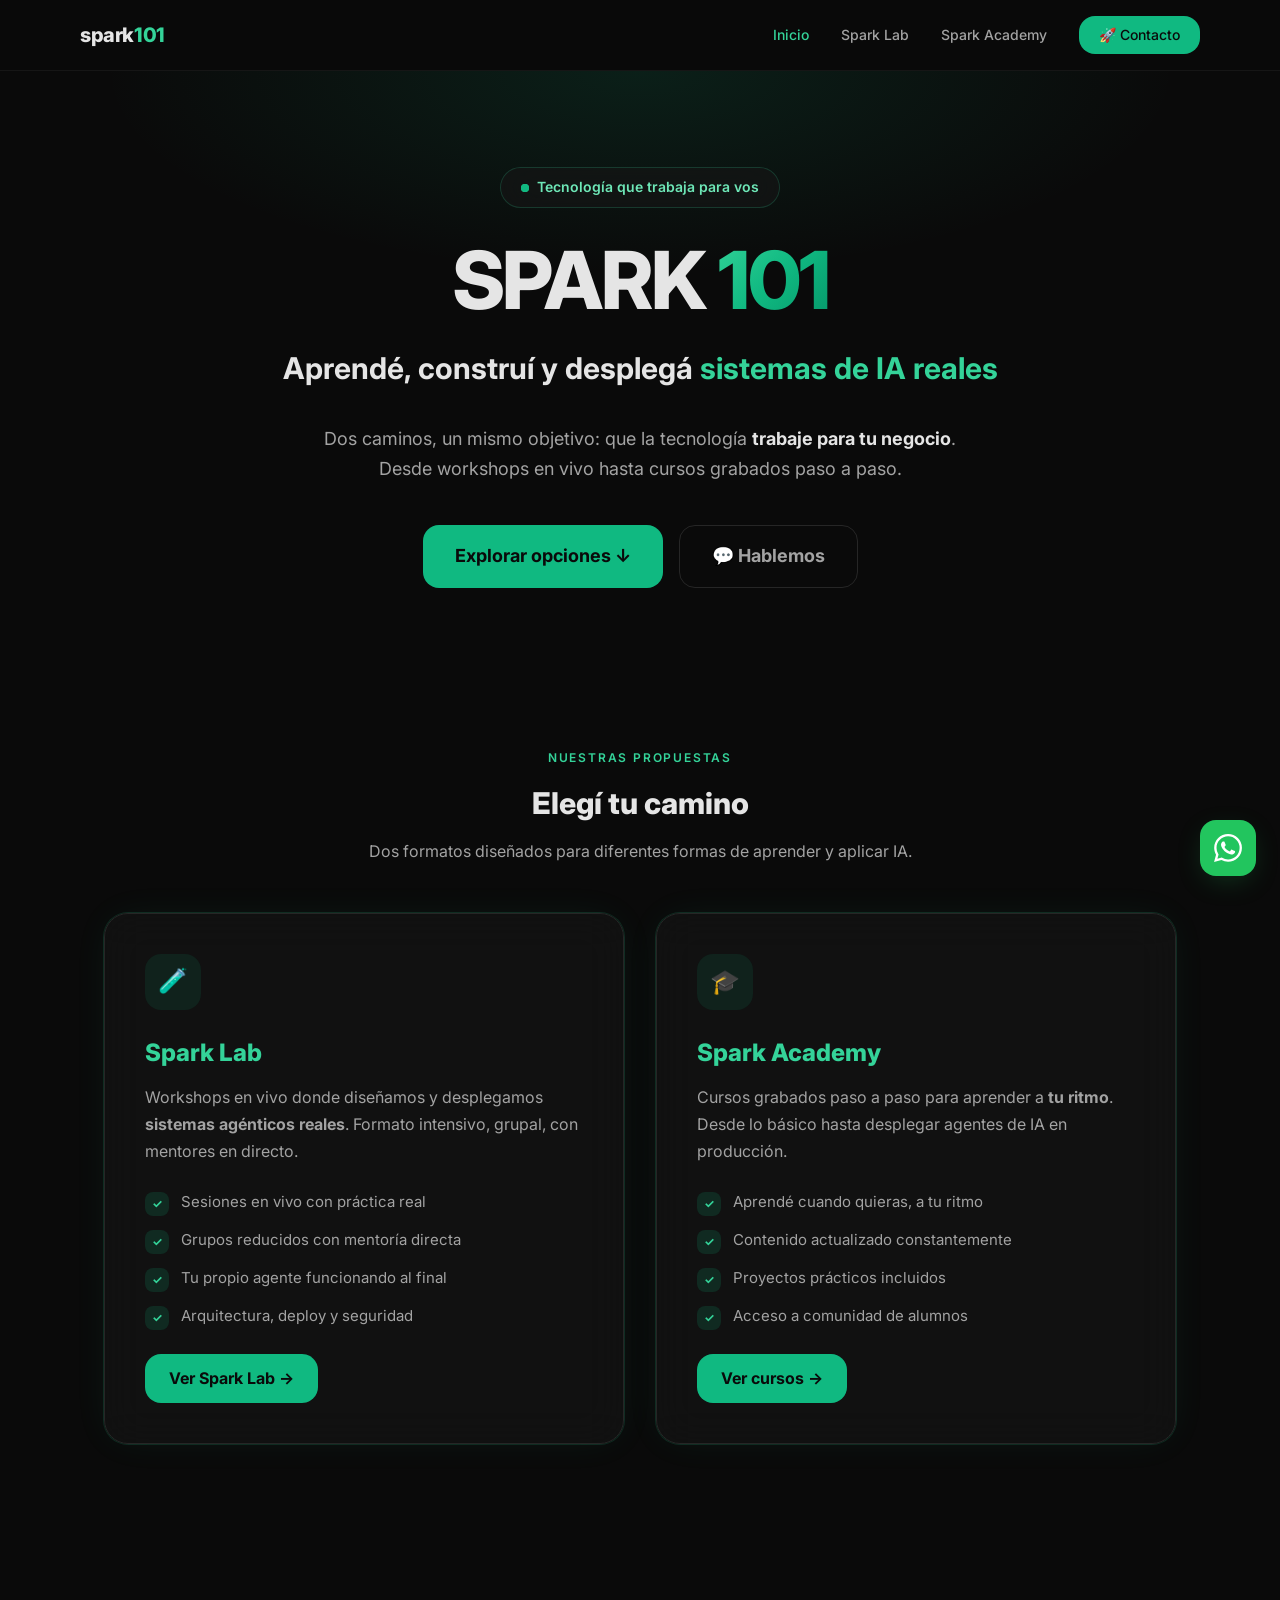
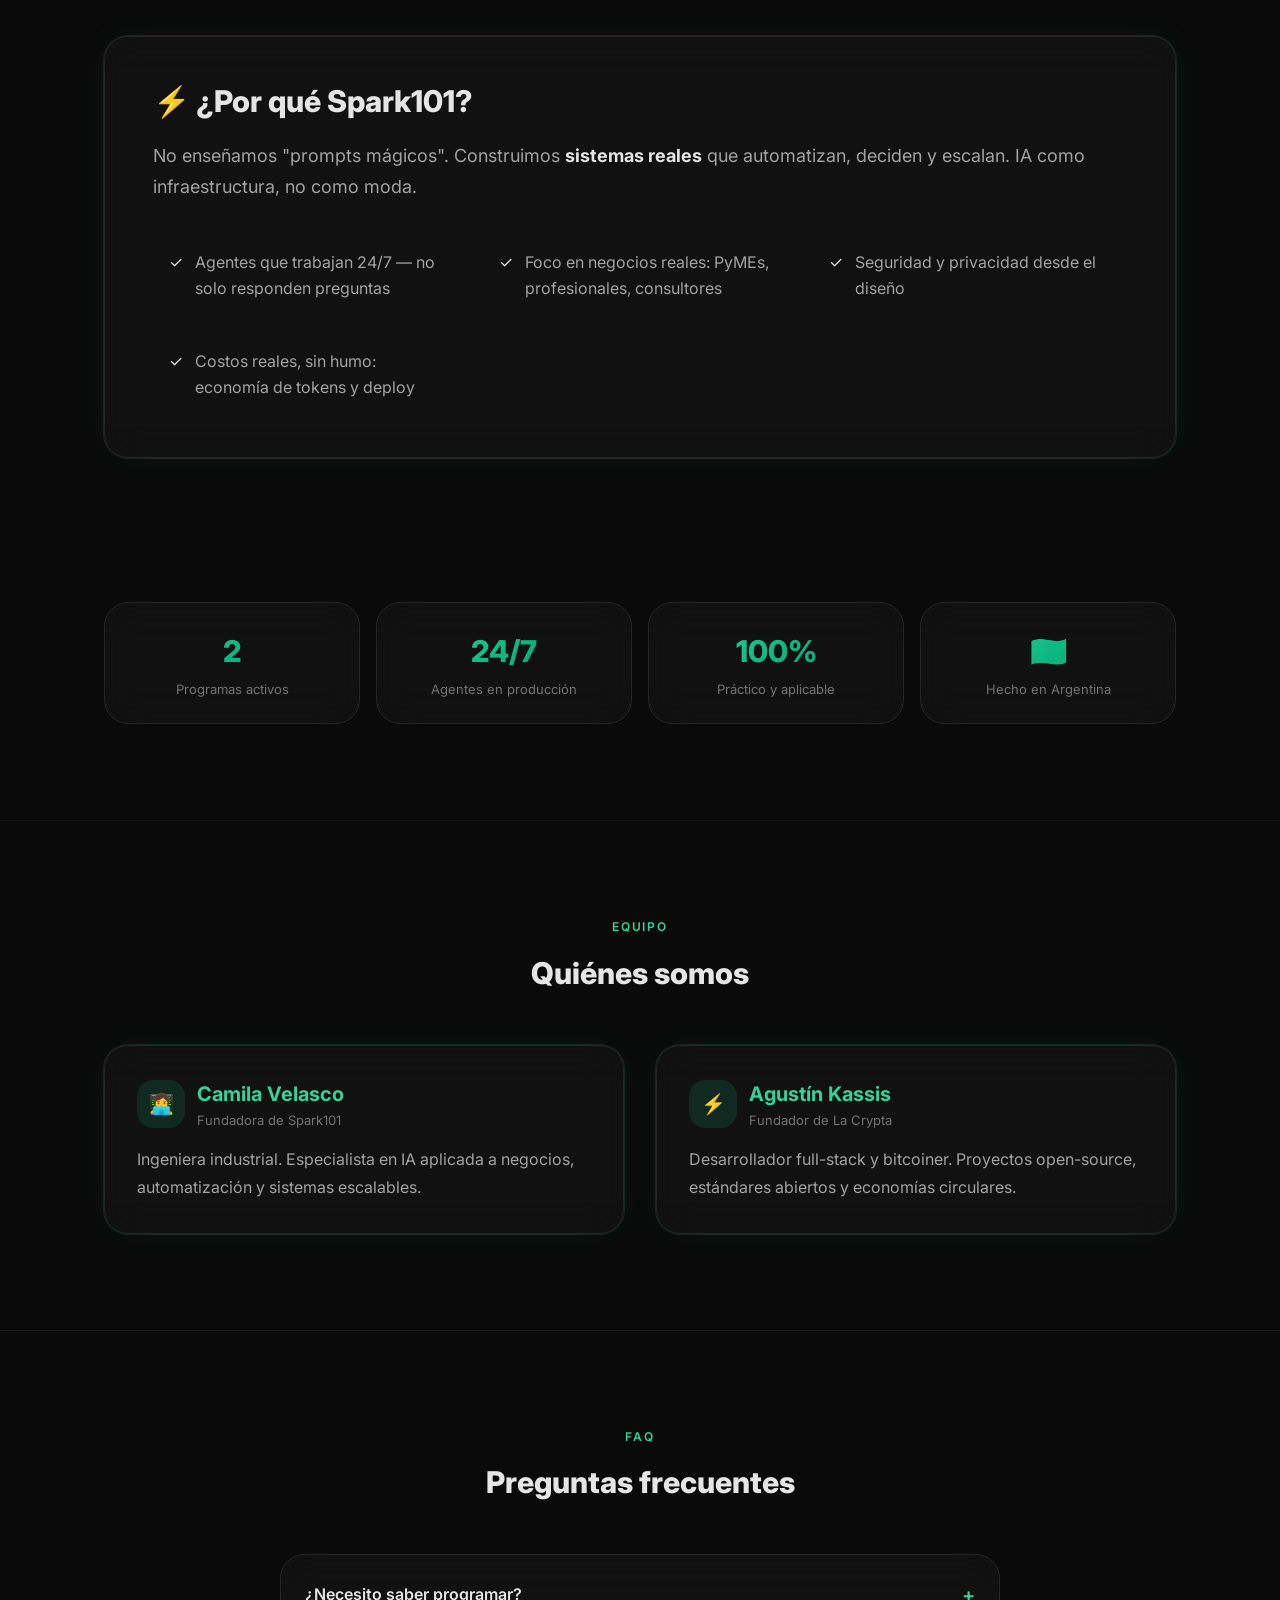
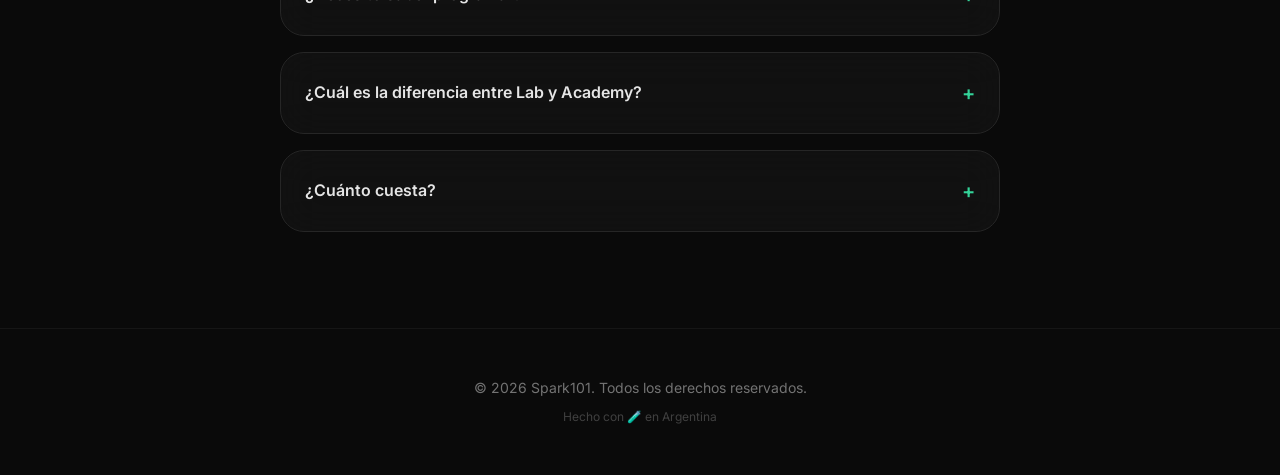
==== wp-theme/preview.html @ 26081f8b "feat: add spark101 WordPress theme — unifica Spark Lab + Spark Academy" ====
<!doctype html>
<html lang="es">
<head>
    <meta charset="utf-8" />
    <meta name="viewport" content="width=device-width, initial-scale=1" />
    <title>Spark101 — Preview del Theme</title>
    <link href="https://fonts.googleapis.com/css2?family=Inter:wght@400;500;600;700;800&display=swap" rel="stylesheet">
    <link rel="stylesheet" href="spark101/assets/css/main.css">
    <script src="spark101/assets/js/main.js" defer></script>
</head>
<body>

<!-- NAV -->
<nav class="spark-nav">
    <div class="spark-container spark-nav__inner">
        <a href="#" class="spark-nav__logo">spark<span>101</span></a>
        <button class="spark-nav__toggle">☰</button>
        <ul class="spark-nav__links">
            <li><a href="#" class="active">Inicio</a></li>
            <li><a href="#spark-lab">Spark Lab</a></li>
            <li><a href="#spark-academy">Spark Academy</a></li>
            <li><a href="https://wa.me/541166094742?text=Quiero%20info" target="_blank" class="spark-nav__cta">🚀 Contacto</a></li>
        </ul>
    </div>
</nav>

<!-- HERO -->
<header class="spark-hero">
    <div class="spark-hero__glow"></div>
    <div class="spark-container" style="position:relative;">
        <div class="spark-hero__badge">
            <span class="pulse-dot"></span>
            Tecnología que trabaja para vos
        </div>
        <h1>SPARK <span class="gradient-text">101</span></h1>
        <h2>Aprendé, construí y desplegá <span class="accent">sistemas de IA reales</span></h2>
        <p class="spark-hero__desc">
            Dos caminos, un mismo objetivo: que la tecnología <strong>trabaje para tu negocio</strong>.
            Desde workshops en vivo hasta cursos grabados paso a paso.
        </p>
        <div class="spark-hero__actions">
            <a href="#ofertas" class="btn btn-primary">Explorar opciones ↓</a>
            <a href="https://wa.me/541166094742" target="_blank" class="btn btn-outline">💬 Hablemos</a>
        </div>
    </div>
</header>

<!-- OFERTAS -->
<section id="ofertas" class="spark-section">
    <div class="spark-container">
        <span class="spark-section__label">Nuestras propuestas</span>
        <h2 class="spark-section__title">Elegí tu camino</h2>
        <p class="spark-section__desc">Dos formatos diseñados para diferentes formas de aprender y aplicar IA.</p>

        <div class="offerings-grid">
            <div id="spark-lab" class="offering-card glass-card glow-border">
                <div class="offering-card__icon">🧪</div>
                <h3>Spark Lab</h3>
                <p>Workshops en vivo donde diseñamos y desplegamos <strong>sistemas agénticos reales</strong>. Formato intensivo, grupal, con mentores en directo.</p>
                <ul class="offering-card__features">
                    <li><span class="check">✓</span> Sesiones en vivo con práctica real</li>
                    <li><span class="check">✓</span> Grupos reducidos con mentoría directa</li>
                    <li><span class="check">✓</span> Tu propio agente funcionando al final</li>
                    <li><span class="check">✓</span> Arquitectura, deploy y seguridad</li>
                </ul>
                <div style="margin-top:1.5rem;">
                    <a href="#" class="btn btn-primary" style="font-size:1rem;padding:0.75rem 1.5rem;">Ver Spark Lab →</a>
                </div>
            </div>

            <div id="spark-academy" class="offering-card glass-card glow-border">
                <div class="offering-card__icon">🎓</div>
                <h3>Spark Academy</h3>
                <p>Cursos grabados paso a paso para aprender a <strong>tu ritmo</strong>. Desde lo básico hasta desplegar agentes de IA en producción.</p>
                <ul class="offering-card__features">
                    <li><span class="check">✓</span> Aprendé cuando quieras, a tu ritmo</li>
                    <li><span class="check">✓</span> Contenido actualizado constantemente</li>
                    <li><span class="check">✓</span> Proyectos prácticos incluidos</li>
                    <li><span class="check">✓</span> Acceso a comunidad de alumnos</li>
                </ul>
                <div style="margin-top:1.5rem;">
                    <a href="#" class="btn btn-primary" style="font-size:1rem;padding:0.75rem 1.5rem;">Ver cursos →</a>
                </div>
            </div>
        </div>
    </div>
</section>

<!-- POR QUÉ -->
<section class="spark-section">
    <div class="spark-container">
        <div class="glass-card glow-border" style="padding:2.5rem 3rem;">
            <h3 style="font-size:1.875rem;font-weight:800;margin-bottom:1rem;">
                ⚡ ¿Por qué Spark101?
            </h3>
            <p style="color:var(--color-text-muted);font-size:1.125rem;line-height:1.7;margin-bottom:2rem;">
                No enseñamos "prompts mágicos". Construimos <strong style="color:var(--color-text);">sistemas reales</strong> que automatizan, deciden y escalan. IA como infraestructura, no como moda.
            </p>
            <div style="display:grid;grid-template-columns:repeat(auto-fit, minmax(280px, 1fr));gap:1rem;">
                <div style="display:flex;align-items:flex-start;gap:0.75rem;padding:1rem;">
                    <span class="check">✓</span>
                    <p style="color:var(--color-text-muted);">Agentes que trabajan 24/7 — no solo responden preguntas</p>
                </div>
                <div style="display:flex;align-items:flex-start;gap:0.75rem;padding:1rem;">
                    <span class="check">✓</span>
                    <p style="color:var(--color-text-muted);">Foco en negocios reales: PyMEs, profesionales, consultores</p>
                </div>
                <div style="display:flex;align-items:flex-start;gap:0.75rem;padding:1rem;">
                    <span class="check">✓</span>
                    <p style="color:var(--color-text-muted);">Seguridad y privacidad desde el diseño</p>
                </div>
                <div style="display:flex;align-items:flex-start;gap:0.75rem;padding:1rem;">
                    <span class="check">✓</span>
                    <p style="color:var(--color-text-muted);">Costos reales, sin humo: economía de tokens y deploy</p>
                </div>
            </div>
        </div>
    </div>
</section>

<!-- STATS -->
<section class="spark-section" style="padding-top:0;">
    <div class="spark-container">
        <div class="stats-grid">
            <div class="stat-card glass-card"><div class="stat-card__value">2</div><div class="stat-card__label">Programas activos</div></div>
            <div class="stat-card glass-card"><div class="stat-card__value">24/7</div><div class="stat-card__label">Agentes en producción</div></div>
            <div class="stat-card glass-card"><div class="stat-card__value">100%</div><div class="stat-card__label">Práctico y aplicable</div></div>
            <div class="stat-card glass-card"><div class="stat-card__value">🇦🇷</div><div class="stat-card__label">Hecho en Argentina</div></div>
        </div>
    </div>
</section>

<!-- MENTORES -->
<section class="spark-section border-t">
    <div class="spark-container">
        <span class="spark-section__label">Equipo</span>
        <h2 class="spark-section__title">Quiénes somos</h2>
        <div class="mentors-grid">
            <div class="mentor-card glass-card glow-border">
                <div class="mentor-card__header">
                    <div class="mentor-card__avatar">👩‍💻</div>
                    <div><div class="mentor-card__name">Camila Velasco</div><div class="mentor-card__role">Fundadora de Spark101</div></div>
                </div>
                <p>Ingeniera industrial. Especialista en IA aplicada a negocios, automatización y sistemas escalables.</p>
            </div>
            <div class="mentor-card glass-card glow-border">
                <div class="mentor-card__header">
                    <div class="mentor-card__avatar">⚡</div>
                    <div><div class="mentor-card__name">Agustín Kassis</div><div class="mentor-card__role">Fundador de La Crypta</div></div>
                </div>
                <p>Desarrollador full-stack y bitcoiner. Proyectos open-source, estándares abiertos y economías circulares.</p>
            </div>
        </div>
    </div>
</section>

<!-- FAQ -->
<section class="spark-section border-t">
    <div class="spark-container-narrow">
        <span class="spark-section__label">FAQ</span>
        <h2 class="spark-section__title">Preguntas frecuentes</h2>
        <div class="faq-list">
            <details class="faq-item glass-card">
                <summary><span>¿Necesito saber programar?</span><span class="icon">+</span></summary>
                <div class="faq-item__body">No. Nuestros programas están diseñados para que entiendas la lógica sin escribir código.</div>
            </details>
            <details class="faq-item glass-card">
                <summary><span>¿Cuál es la diferencia entre Lab y Academy?</span><span class="icon">+</span></summary>
                <div class="faq-item__body"><strong>Spark Lab</strong> = workshops en vivo. <strong>Spark Academy</strong> = cursos grabados a tu ritmo.</div>
            </details>
            <details class="faq-item glass-card">
                <summary><span>¿Cuánto cuesta?</span><span class="icon">+</span></summary>
                <div class="faq-item__body">Escribinos por WhatsApp para conocer los planes disponibles.</div>
            </details>
        </div>
    </div>
</section>

<!-- FOOTER -->
<footer class="spark-footer">
    <div class="spark-container">
        <p>© 2026 Spark101. Todos los derechos reservados.</p>
        <p class="small">Hecho con 🧪 en Argentina</p>
    </div>
</footer>

<!-- WA FLOAT -->
<a href="https://wa.me/541166094742" target="_blank" class="whatsapp-float">
    <svg viewBox="0 0 24 24" fill="currentColor"><path d="M17.472 14.382c-.297-.149-1.758-.867-2.03-.967-.273-.099-.471-.148-.67.15-.197.297-.767.966-.94 1.164-.173.199-.347.223-.644.075-.297-.15-1.255-.463-2.39-1.475-.883-.788-1.48-1.761-1.653-2.059-.173-.297-.018-.458.13-.606.134-.133.298-.347.446-.52.149-.174.198-.298.298-.497.099-.198.05-.371-.025-.52-.075-.149-.669-1.612-.916-2.207-.242-.579-.487-.5-.669-.51-.173-.008-.371-.01-.57-.01-.198 0-.52.074-.792.372-.272.297-1.04 1.016-1.04 2.479 0 1.462 1.065 2.875 1.213 3.074.149.198 2.096 3.2 5.077 4.487.709.306 1.262.489 1.694.625.712.227 1.36.195 1.871.118.571-.085 1.758-.719 2.006-1.413.248-.694.248-1.289.173-1.413-.074-.124-.272-.198-.57-.347m-5.421 7.403h-.004a9.87 9.87 0 01-5.031-1.378l-.361-.214-3.741.982.998-3.648-.235-.374a9.86 9.86 0 01-1.51-5.26c.001-5.45 4.436-9.884 9.888-9.884 2.64 0 5.122 1.03 6.988 2.898a9.825 9.825 0 012.893 6.994c-.003 5.45-4.437 9.884-9.885 9.884m8.413-18.297A11.815 11.815 0 0012.05 0C5.495 0 .16 5.335.157 11.892c0 2.096.547 4.142 1.588 5.945L.057 24l6.305-1.654a11.882 11.882 0 005.683 1.448h.005c6.554 0 11.89-5.335 11.893-11.893A11.821 11.821 0 0020.465 3.488"/></svg>
</a>

</body>
</html>
---- wp-theme/spark101/assets/css/main.css ----
/* ============================================
   Spark101 Theme — Main Stylesheet
   Dark + Emerald | Inter Font
   ============================================ */

:root {
    --color-bg: #0a0a0a;
    --color-surface: #171717;
    --color-border: #262626;
    --color-text: #e5e5e5;
    --color-text-muted: #a3a3a3;
    --color-text-dim: #737373;
    --color-emerald-50: #ecfdf5;
    --color-emerald-300: #6ee7b7;
    --color-emerald-400: #34d399;
    --color-emerald-500: #10b981;
    --color-emerald-600: #059669;
    --font-sans: 'Inter', -apple-system, BlinkMacSystemFont, 'Segoe UI', sans-serif;
}

/* Reset & Base */
*, *::before, *::after { box-sizing: border-box; margin: 0; padding: 0; }

html { scroll-behavior: smooth; }

body {
    font-family: var(--font-sans);
    background: var(--color-bg);
    color: var(--color-text);
    -webkit-font-smoothing: antialiased;
    -moz-osx-font-smoothing: grayscale;
    line-height: 1.6;
}

a { color: var(--color-emerald-400); text-decoration: none; transition: color 0.2s; }
a:hover { color: var(--color-emerald-300); }

img { max-width: 100%; height: auto; }

/* Layout */
.spark-container { max-width: 1120px; margin: 0 auto; padding: 0 1.5rem; }
.spark-container-narrow { max-width: 768px; margin: 0 auto; padding: 0 1.5rem; }

/* ============================================
   NAVBAR
   ============================================ */
.spark-nav {
    position: sticky;
    top: 0;
    z-index: 100;
    background: rgba(10, 10, 10, 0.85);
    backdrop-filter: blur(20px);
    -webkit-backdrop-filter: blur(20px);
    border-bottom: 1px solid rgba(255,255,255,0.05);
}

.spark-nav__inner {
    display: flex;
    align-items: center;
    justify-content: space-between;
    padding: 1rem 0;
}

.spark-nav__logo {
    font-size: 1.25rem;
    font-weight: 800;
    letter-spacing: -0.02em;
    color: var(--color-text);
}
.spark-nav__logo span { color: var(--color-emerald-400); }

.spark-nav__links {
    display: flex;
    align-items: center;
    gap: 2rem;
    list-style: none;
}

.spark-nav__links a {
    color: var(--color-text-muted);
    font-size: 0.875rem;
    font-weight: 500;
    transition: color 0.2s;
}
.spark-nav__links a:hover,
.spark-nav__links a.active { color: var(--color-emerald-400); }

.spark-nav__cta {
    display: inline-flex;
    align-items: center;
    gap: 0.5rem;
    padding: 0.5rem 1.25rem;
    border-radius: 1rem;
    background: var(--color-emerald-500);
    color: var(--color-bg) !important;
    font-weight: 700;
    font-size: 0.875rem;
    transition: all 0.3s;
}
.spark-nav__cta:hover {
    background: var(--color-emerald-400);
    transform: scale(1.05);
}

/* Mobile nav toggle */
.spark-nav__toggle {
    display: none;
    background: none;
    border: none;
    color: var(--color-text);
    font-size: 1.5rem;
    cursor: pointer;
}

@media (max-width: 768px) {
    .spark-nav__toggle { display: block; }
    .spark-nav__links {
        display: none;
        position: absolute;
        top: 100%;
        left: 0;
        right: 0;
        background: rgba(10, 10, 10, 0.95);
        backdrop-filter: blur(20px);
        flex-direction: column;
        padding: 1.5rem;
        gap: 1rem;
        border-bottom: 1px solid var(--color-border);
    }
    .spark-nav__links.open { display: flex; }
}

/* ============================================
   HERO
   ============================================ */
.spark-hero {
    position: relative;
    overflow: hidden;
    padding: 6rem 0 4rem;
    text-align: center;
}

.spark-hero__glow {
    position: absolute;
    inset: 0;
    background: radial-gradient(ellipse 60% 50% at 50% 0%, rgba(16, 185, 129, 0.12) 0%, transparent 70%);
    pointer-events: none;
}

.spark-hero__badge {
    display: inline-flex;
    align-items: center;
    gap: 0.5rem;
    padding: 0.5rem 1.25rem;
    border-radius: 9999px;
    background: rgba(23, 23, 23, 0.6);
    backdrop-filter: blur(20px);
    border: 1px solid rgba(52, 211, 153, 0.2);
    font-size: 0.875rem;
    font-weight: 600;
    color: var(--color-emerald-300);
    margin-bottom: 2rem;
    animation: float 6s ease-in-out infinite;
}

.spark-hero__badge .pulse-dot {
    position: relative;
    width: 0.5rem;
    height: 0.5rem;
}
.spark-hero__badge .pulse-dot::before {
    content: '';
    position: absolute;
    inset: 0;
    border-radius: 50%;
    background: var(--color-emerald-400);
    animation: ping 1.5s cubic-bezier(0, 0, 0.2, 1) infinite;
}
.spark-hero__badge .pulse-dot::after {
    content: '';
    position: relative;
    display: block;
    width: 0.5rem;
    height: 0.5rem;
    border-radius: 50%;
    background: var(--color-emerald-500);
}

.spark-hero h1 {
    font-size: clamp(2.5rem, 8vw, 5rem);
    font-weight: 800;
    line-height: 1;
    letter-spacing: -0.03em;
}

.spark-hero h1 .gradient-text {
    background: linear-gradient(135deg, #34d399, #10b981, #059669);
    -webkit-background-clip: text;
    -webkit-text-fill-color: transparent;
    background-clip: text;
}

.spark-hero h2 {
    margin-top: 1.5rem;
    font-size: clamp(1.25rem, 3vw, 1.875rem);
    font-weight: 700;
    color: var(--color-text);
}
.spark-hero h2 .accent { color: var(--color-emerald-400); }

.spark-hero__desc {
    margin-top: 2rem;
    font-size: 1.125rem;
    color: var(--color-text-muted);
    max-width: 640px;
    margin-left: auto;
    margin-right: auto;
    line-height: 1.7;
}
.spark-hero__desc strong { color: var(--color-text); }

.spark-hero__actions {
    margin-top: 2.5rem;
    display: flex;
    flex-wrap: wrap;
    gap: 1rem;
    justify-content: center;
}

/* ============================================
   BUTTONS
   ============================================ */
.btn {
    display: inline-flex;
    align-items: center;
    justify-content: center;
    gap: 0.5rem;
    padding: 1rem 2rem;
    border-radius: 1rem;
    font-weight: 700;
    font-size: 1.125rem;
    transition: all 0.3s;
    border: none;
    cursor: pointer;
    text-decoration: none;
}

.btn-primary {
    background: var(--color-emerald-500);
    color: var(--color-bg);
}
.btn-primary:hover {
    background: var(--color-emerald-400);
    color: var(--color-bg);
    transform: scale(1.05);
    box-shadow: 0 8px 30px -8px rgba(16, 185, 129, 0.25);
}

.btn-outline {
    background: transparent;
    color: var(--color-text-muted);
    border: 1px solid var(--color-border);
}
.btn-outline:hover {
    border-color: rgba(52, 211, 153, 0.5);
    color: var(--color-text);
}

/* ============================================
   GLASS CARDS
   ============================================ */
.glass-card {
    background: rgba(23, 23, 23, 0.6);
    backdrop-filter: blur(20px);
    -webkit-backdrop-filter: blur(20px);
    border: 1px solid var(--color-border);
    border-radius: 1.5rem;
}

.glow-border {
    box-shadow: 0 0 0 1px rgba(52, 211, 153, 0.15), 0 0 40px -10px rgba(52, 211, 153, 0.1);
}

/* ============================================
   SECTIONS
   ============================================ */
.spark-section {
    padding: 6rem 0;
}

.spark-section__label {
    display: block;
    text-align: center;
    font-size: 0.75rem;
    font-weight: 600;
    text-transform: uppercase;
    letter-spacing: 0.15em;
    color: var(--color-emerald-400);
    margin-bottom: 0.75rem;
}

.spark-section__title {
    text-align: center;
    font-size: 1.875rem;
    font-weight: 800;
}

.spark-section__desc {
    text-align: center;
    color: var(--color-text-muted);
    margin-top: 0.75rem;
    max-width: 560px;
    margin-left: auto;
    margin-right: auto;
}

/* ============================================
   FEATURE CARDS (Spark Lab / Spark Academy)
   ============================================ */
.offerings-grid {
    display: grid;
    grid-template-columns: repeat(auto-fit, minmax(320px, 1fr));
    gap: 2rem;
    margin-top: 3rem;
}

.offering-card {
    padding: 2.5rem;
    transition: all 0.3s;
}
.offering-card:hover {
    transform: translateY(-4px);
    box-shadow: 0 12px 40px -10px rgba(16, 185, 129, 0.15);
}

.offering-card__icon {
    width: 3.5rem;
    height: 3.5rem;
    border-radius: 1rem;
    background: rgba(16, 185, 129, 0.1);
    display: flex;
    align-items: center;
    justify-content: center;
    font-size: 1.5rem;
    margin-bottom: 1.5rem;
}

.offering-card h3 {
    font-size: 1.5rem;
    font-weight: 800;
    color: var(--color-emerald-400);
    margin-bottom: 0.75rem;
}

.offering-card p {
    color: var(--color-text-muted);
    line-height: 1.7;
    margin-bottom: 1.5rem;
}

.offering-card__features {
    list-style: none;
    display: flex;
    flex-direction: column;
    gap: 0.75rem;
}

.offering-card__features li {
    display: flex;
    align-items: flex-start;
    gap: 0.75rem;
    color: var(--color-text-muted);
    font-size: 0.9375rem;
}

.offering-card__features .check {
    flex-shrink: 0;
    width: 1.5rem;
    height: 1.5rem;
    border-radius: 0.5rem;
    background: rgba(16, 185, 129, 0.15);
    color: var(--color-emerald-400);
    display: flex;
    align-items: center;
    justify-content: center;
    font-size: 0.75rem;
    font-weight: 700;
    margin-top: 0.125rem;
}

/* ============================================
   STATS
   ============================================ */
.stats-grid {
    display: grid;
    grid-template-columns: repeat(auto-fit, minmax(140px, 1fr));
    gap: 1rem;
    margin-top: 3rem;
}

.stat-card {
    padding: 1.5rem;
    text-align: center;
}

.stat-card__value {
    font-size: 1.875rem;
    font-weight: 800;
    background: linear-gradient(135deg, #34d399, #10b981, #059669);
    -webkit-background-clip: text;
    -webkit-text-fill-color: transparent;
    background-clip: text;
}

.stat-card__label {
    font-size: 0.8125rem;
    color: var(--color-text-dim);
    margin-top: 0.25rem;
}

/* ============================================
   MENTORS
   ============================================ */
.mentors-grid {
    display: grid;
    grid-template-columns: repeat(auto-fit, minmax(300px, 1fr));
    gap: 2rem;
    margin-top: 3rem;
}

.mentor-card {
    padding: 2rem;
    transition: all 0.3s;
}
.mentor-card:hover {
    transform: translateY(-4px);
    box-shadow: 0 12px 40px -10px rgba(16, 185, 129, 0.15);
}

.mentor-card__header {
    display: flex;
    align-items: center;
    gap: 0.75rem;
    margin-bottom: 1rem;
}

.mentor-card__avatar {
    width: 3rem;
    height: 3rem;
    border-radius: 1rem;
    background: rgba(16, 185, 129, 0.15);
    display: flex;
    align-items: center;
    justify-content: center;
    font-size: 1.25rem;
}

.mentor-card__name {
    font-size: 1.25rem;
    font-weight: 700;
    color: var(--color-emerald-400);
}

.mentor-card__role {
    font-size: 0.8125rem;
    color: var(--color-text-dim);
}

.mentor-card p {
    color: var(--color-text-muted);
    line-height: 1.7;
}

/* ============================================
   FAQ
   ============================================ */
.faq-list { margin-top: 3rem; display: flex; flex-direction: column; gap: 1rem; }

.faq-item {
    overflow: hidden;
}

.faq-item summary {
    display: flex;
    align-items: center;
    justify-content: space-between;
    padding: 1.5rem;
    cursor: pointer;
    font-weight: 600;
    color: var(--color-text);
    transition: background 0.2s;
    list-style: none;
}
.faq-item summary::-webkit-details-marker { display: none; }
.faq-item summary:hover { background: rgba(38, 38, 38, 0.3); }

.faq-item summary .icon {
    color: var(--color-emerald-400);
    font-size: 1.25rem;
    transition: transform 0.3s;
}
.faq-item[open] summary .icon { transform: rotate(45deg); }

.faq-item__body {
    padding: 0 1.5rem 1.5rem;
    color: var(--color-text-muted);
    line-height: 1.7;
}

/* ============================================
   FOOTER
   ============================================ */
.spark-footer {
    border-top: 1px solid rgba(255,255,255,0.05);
    padding: 3rem 0;
    text-align: center;
}

.spark-footer p { color: var(--color-text-dim); font-size: 0.875rem; }
.spark-footer .small { font-size: 0.75rem; margin-top: 0.5rem; color: #404040; }

/* ============================================
   WHATSAPP FLOATING BUTTON
   ============================================ */
.whatsapp-float {
    position: fixed;
    bottom: 1.5rem;
    right: 1.5rem;
    z-index: 50;
    width: 3.5rem;
    height: 3.5rem;
    border-radius: 1rem;
    background: #22c55e;
    color: white;
    display: flex;
    align-items: center;
    justify-content: center;
    box-shadow: 0 8px 30px -8px rgba(34, 197, 94, 0.3);
    transition: all 0.3s;
}
.whatsapp-float:hover {
    background: #4ade80;
    transform: scale(1.1);
    color: white;
}
.whatsapp-float svg { width: 1.75rem; height: 1.75rem; }

/* ============================================
   TUTOR LMS OVERRIDES
   ============================================ */
.tutor-wrap {
    background: var(--color-bg) !important;
    color: var(--color-text) !important;
}

.tutor-course-card,
.tutor-card {
    background: var(--color-surface) !important;
    border: 1px solid var(--color-border) !important;
    border-radius: 1rem !important;
}

.tutor-btn-primary,
.tutor-button {
    background: var(--color-emerald-500) !important;
    border-color: var(--color-emerald-500) !important;
    border-radius: 0.75rem !important;
}
.tutor-btn-primary:hover,
.tutor-button:hover {
    background: var(--color-emerald-400) !important;
}

/* ============================================
   ANIMATIONS
   ============================================ */
@keyframes float {
    0%, 100% { transform: translateY(0); }
    50% { transform: translateY(-10px); }
}

@keyframes ping {
    75%, 100% { transform: scale(2); opacity: 0; }
}

@keyframes fadeInUp {
    from { opacity: 0; transform: translateY(30px); }
    to { opacity: 1; transform: translateY(0); }
}

.fade-in-up {
    animation: fadeInUp 0.8s ease-out forwards;
}

/* ============================================
   UTILITY
   ============================================ */
.text-center { text-align: center; }
.mt-0 { margin-top: 0; }
.mb-0 { margin-bottom: 0; }
.border-t { border-top: 1px solid rgba(255,255,255,0.05); }
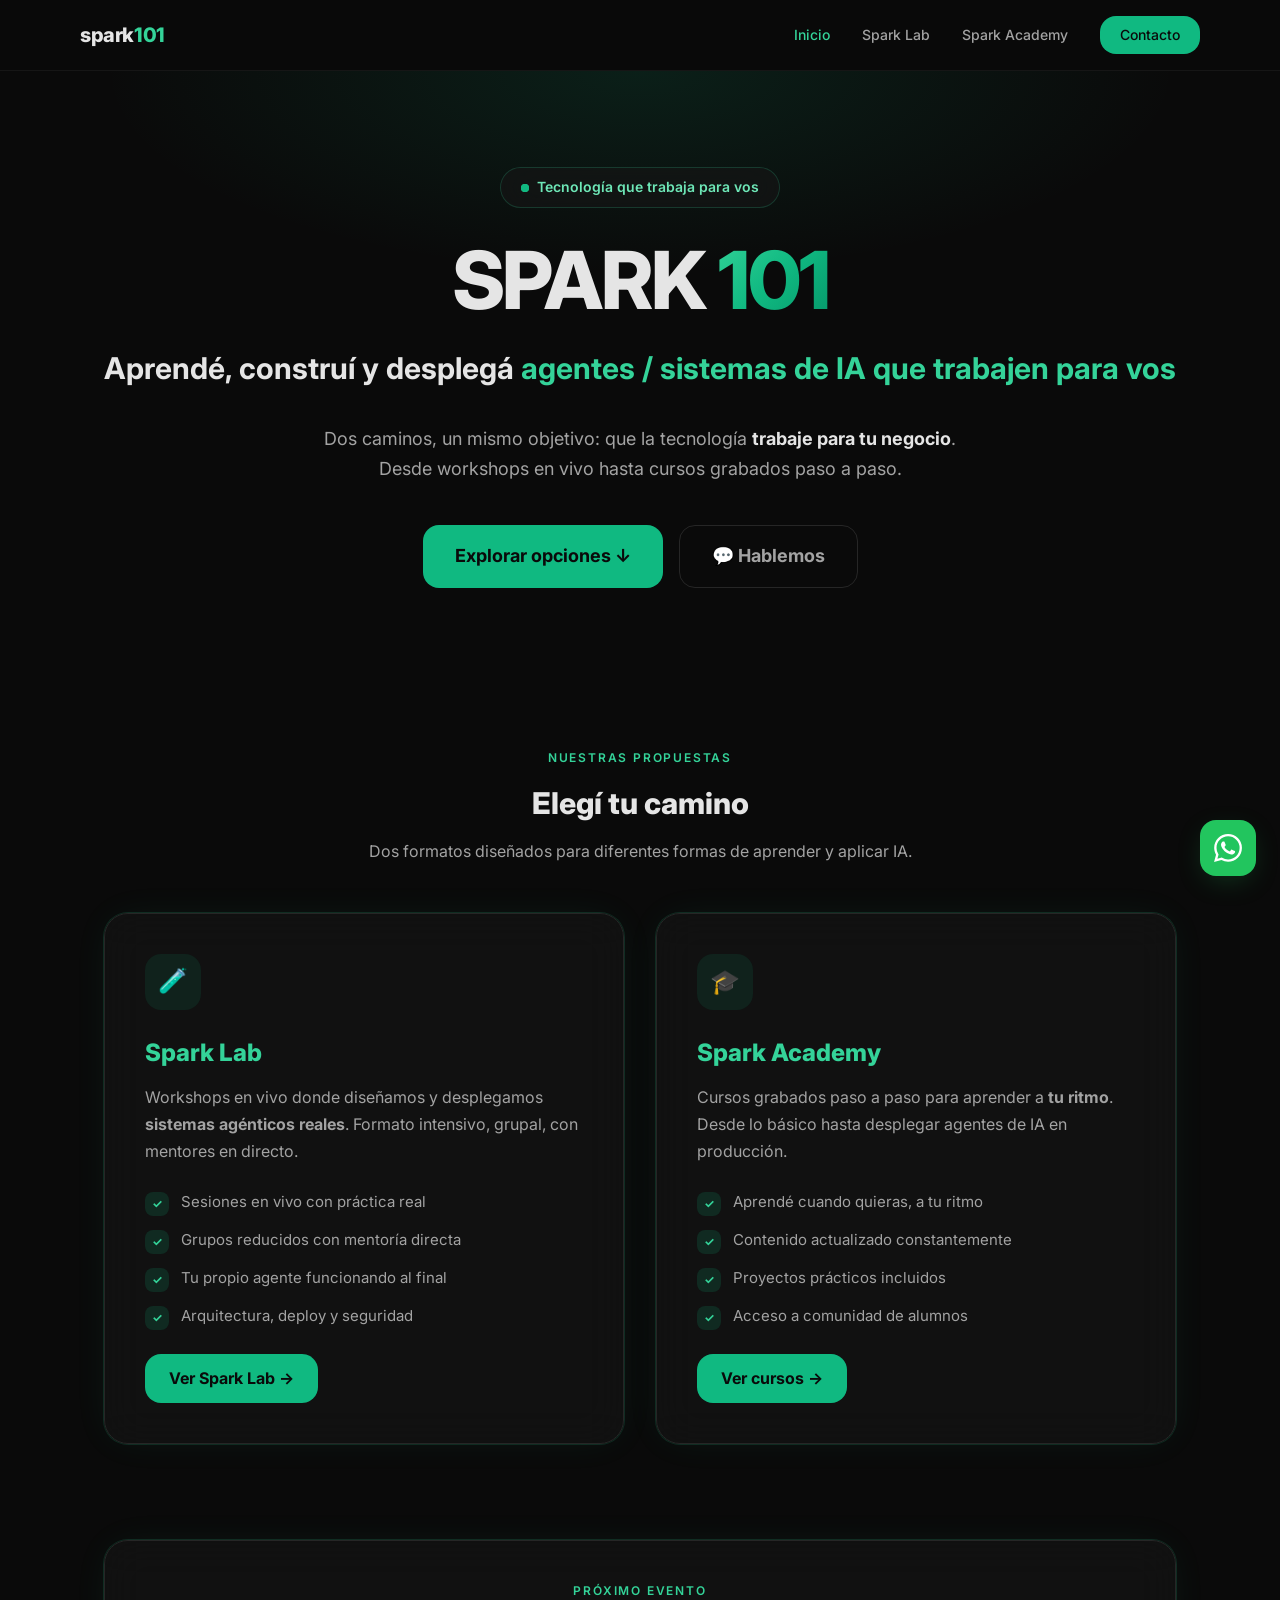
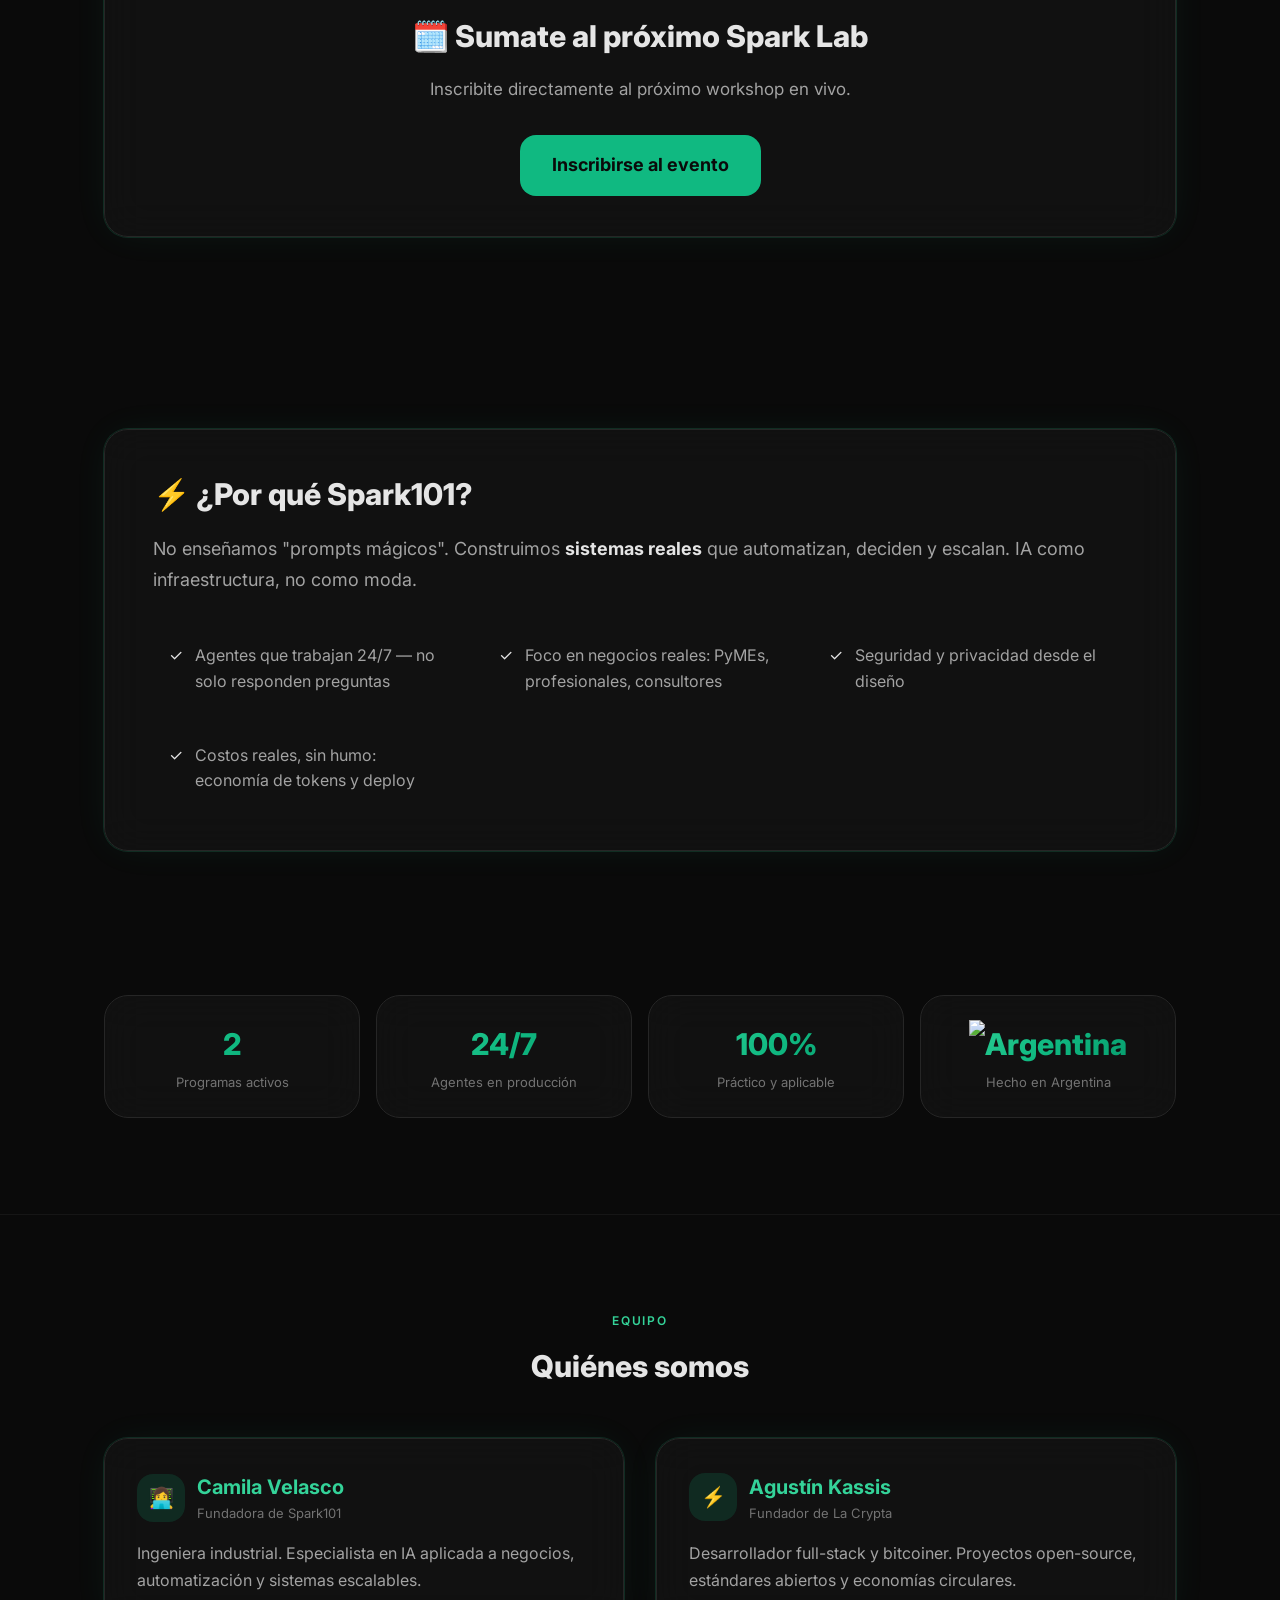
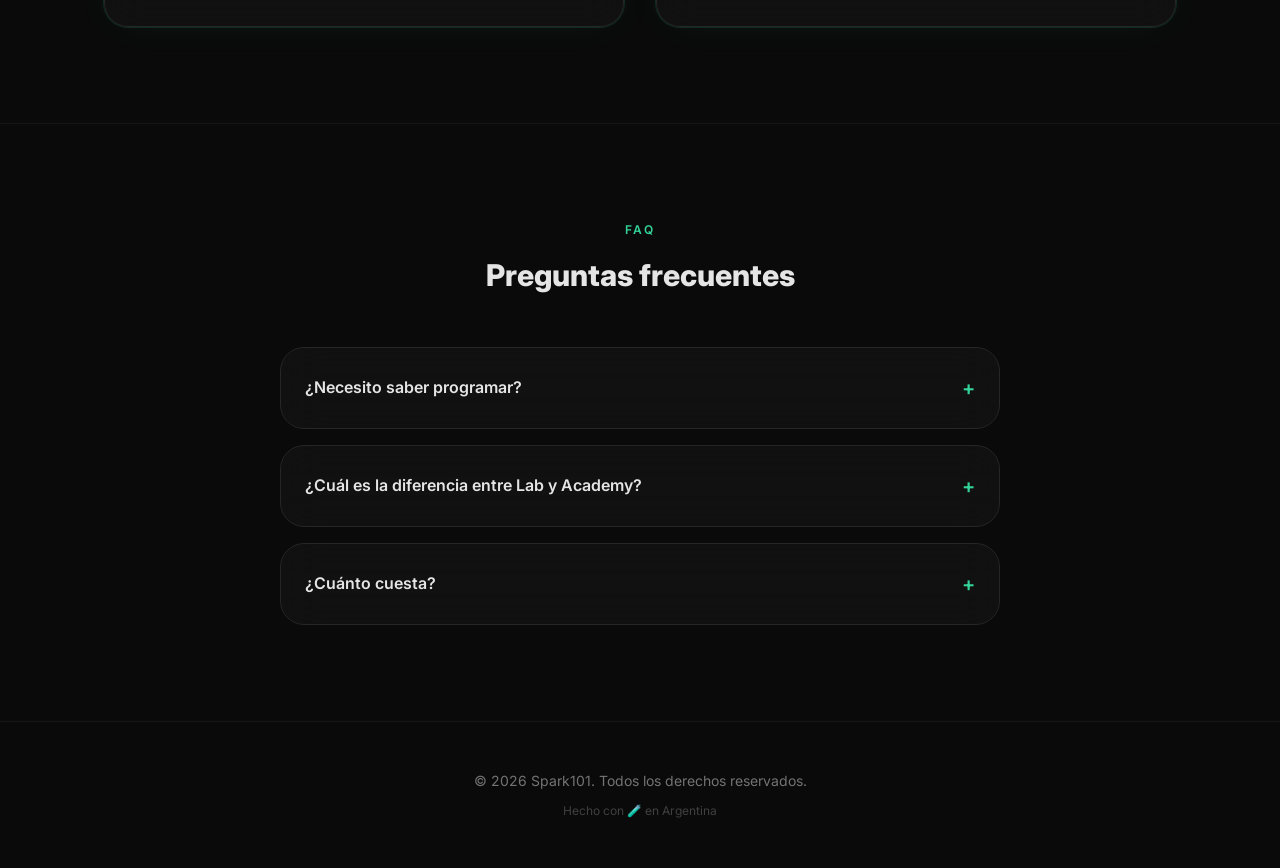
==== commit e9788718: "fix: quitar emoji contacto, nuevo headline, bandera AR real, links Lab→Luma Academy→VPS, sección Lum" ====
--- a/wp-theme/preview.html
+++ b/wp-theme/preview.html
@@ -19,7 +19,7 @@
             <li><a href="#" class="active">Inicio</a></li>
             <li><a href="#spark-lab">Spark Lab</a></li>
             <li><a href="#spark-academy">Spark Academy</a></li>
-            <li><a href="https://wa.me/541166094742?text=Quiero%20info" target="_blank" class="spark-nav__cta">🚀 Contacto</a></li>
+            <li><a href="https://wa.me/541166094742?text=Quiero%20info" target="_blank" class="spark-nav__cta">Contacto</a></li>
         </ul>
     </div>
 </nav>
@@ -33,7 +33,7 @@
             Tecnología que trabaja para vos
         </div>
         <h1>SPARK <span class="gradient-text">101</span></h1>
-        <h2>Aprendé, construí y desplegá <span class="accent">sistemas de IA reales</span></h2>
+        <h2>Aprendé, construí y desplegá <span class="accent">agentes / sistemas de IA que trabajen para vos</span></h2>
         <p class="spark-hero__desc">
             Dos caminos, un mismo objetivo: que la tecnología <strong>trabaje para tu negocio</strong>.
             Desde workshops en vivo hasta cursos grabados paso a paso.
@@ -64,7 +64,7 @@
                     <li><span class="check">✓</span> Arquitectura, deploy y seguridad</li>
                 </ul>
                 <div style="margin-top:1.5rem;">
-                    <a href="#" class="btn btn-primary" style="font-size:1rem;padding:0.75rem 1.5rem;">Ver Spark Lab →</a>
+                    <a href="https://luma.com/gbeekuzx" target="_blank" class="btn btn-primary" style="font-size:1rem;padding:0.75rem 1.5rem;">Ver Spark Lab →</a>
                 </div>
             </div>
 
@@ -79,9 +79,26 @@
                     <li><span class="check">✓</span> Acceso a comunidad de alumnos</li>
                 </ul>
                 <div style="margin-top:1.5rem;">
-                    <a href="#" class="btn btn-primary" style="font-size:1rem;padding:0.75rem 1.5rem;">Ver cursos →</a>
-                </div>
-            </div>
+                    <a href="http://187.77.50.63/courses" target="_blank" class="btn btn-primary" style="font-size:1rem;padding:0.75rem 1.5rem;">Ver cursos →</a>
+                </div>
+            </div>
+        </div>
+    </div>
+</section>
+
+<!-- PRÓXIMO EVENTO LUMA -->
+<section class="spark-section" style="padding-top:0;">
+    <div class="spark-container" style="text-align:center;">
+        <div class="glass-card glow-border" style="padding:2.5rem 3rem;">
+            <span class="spark-section__label">Próximo evento</span>
+            <h2 class="spark-section__title" style="margin-bottom:1rem;">🗓️ Sumate al próximo Spark Lab</h2>
+            <p style="color:var(--color-text-muted);margin-bottom:2rem;font-size:1.0625rem;">
+                Inscribite directamente al próximo workshop en vivo.
+            </p>
+            <a href="https://luma.com/event/evt-70encIRS8BqWMf0" class="luma-checkout--button btn btn-primary" data-luma-action="checkout" data-luma-event-id="evt-70encIRS8BqWMf0">
+                Inscribirse al evento
+            </a>
+            <script id="luma-checkout" src="https://embed.lu.ma/checkout-button.js"></script>
         </div>
     </div>
 </section>
@@ -125,7 +142,7 @@
             <div class="stat-card glass-card"><div class="stat-card__value">2</div><div class="stat-card__label">Programas activos</div></div>
             <div class="stat-card glass-card"><div class="stat-card__value">24/7</div><div class="stat-card__label">Agentes en producción</div></div>
             <div class="stat-card glass-card"><div class="stat-card__value">100%</div><div class="stat-card__label">Práctico y aplicable</div></div>
-            <div class="stat-card glass-card"><div class="stat-card__value">🇦🇷</div><div class="stat-card__label">Hecho en Argentina</div></div>
+            <div class="stat-card glass-card"><div class="stat-card__value"><img src="https://flagcdn.com/w80/ar.png" alt="Argentina" style="height:2rem;display:inline;"></div><div class="stat-card__label">Hecho en Argentina</div></div>
         </div>
     </div>
 </section>
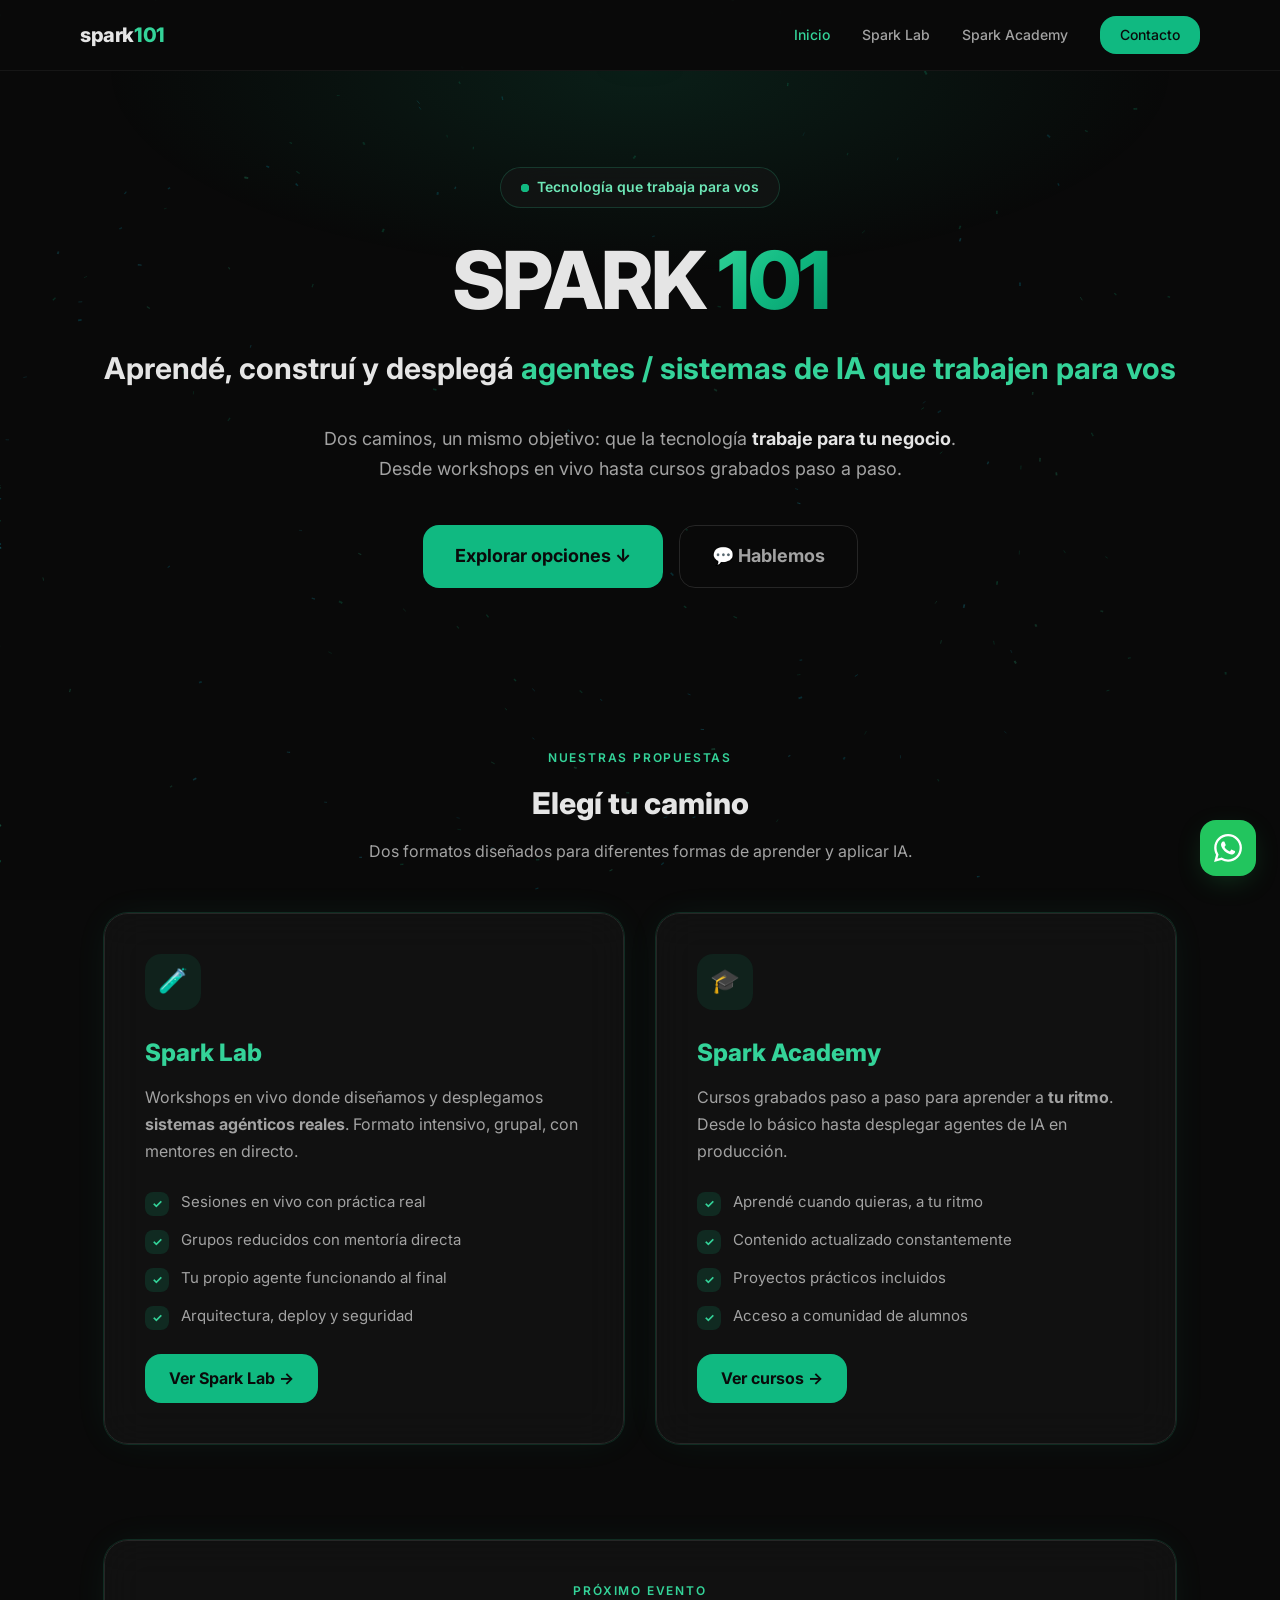
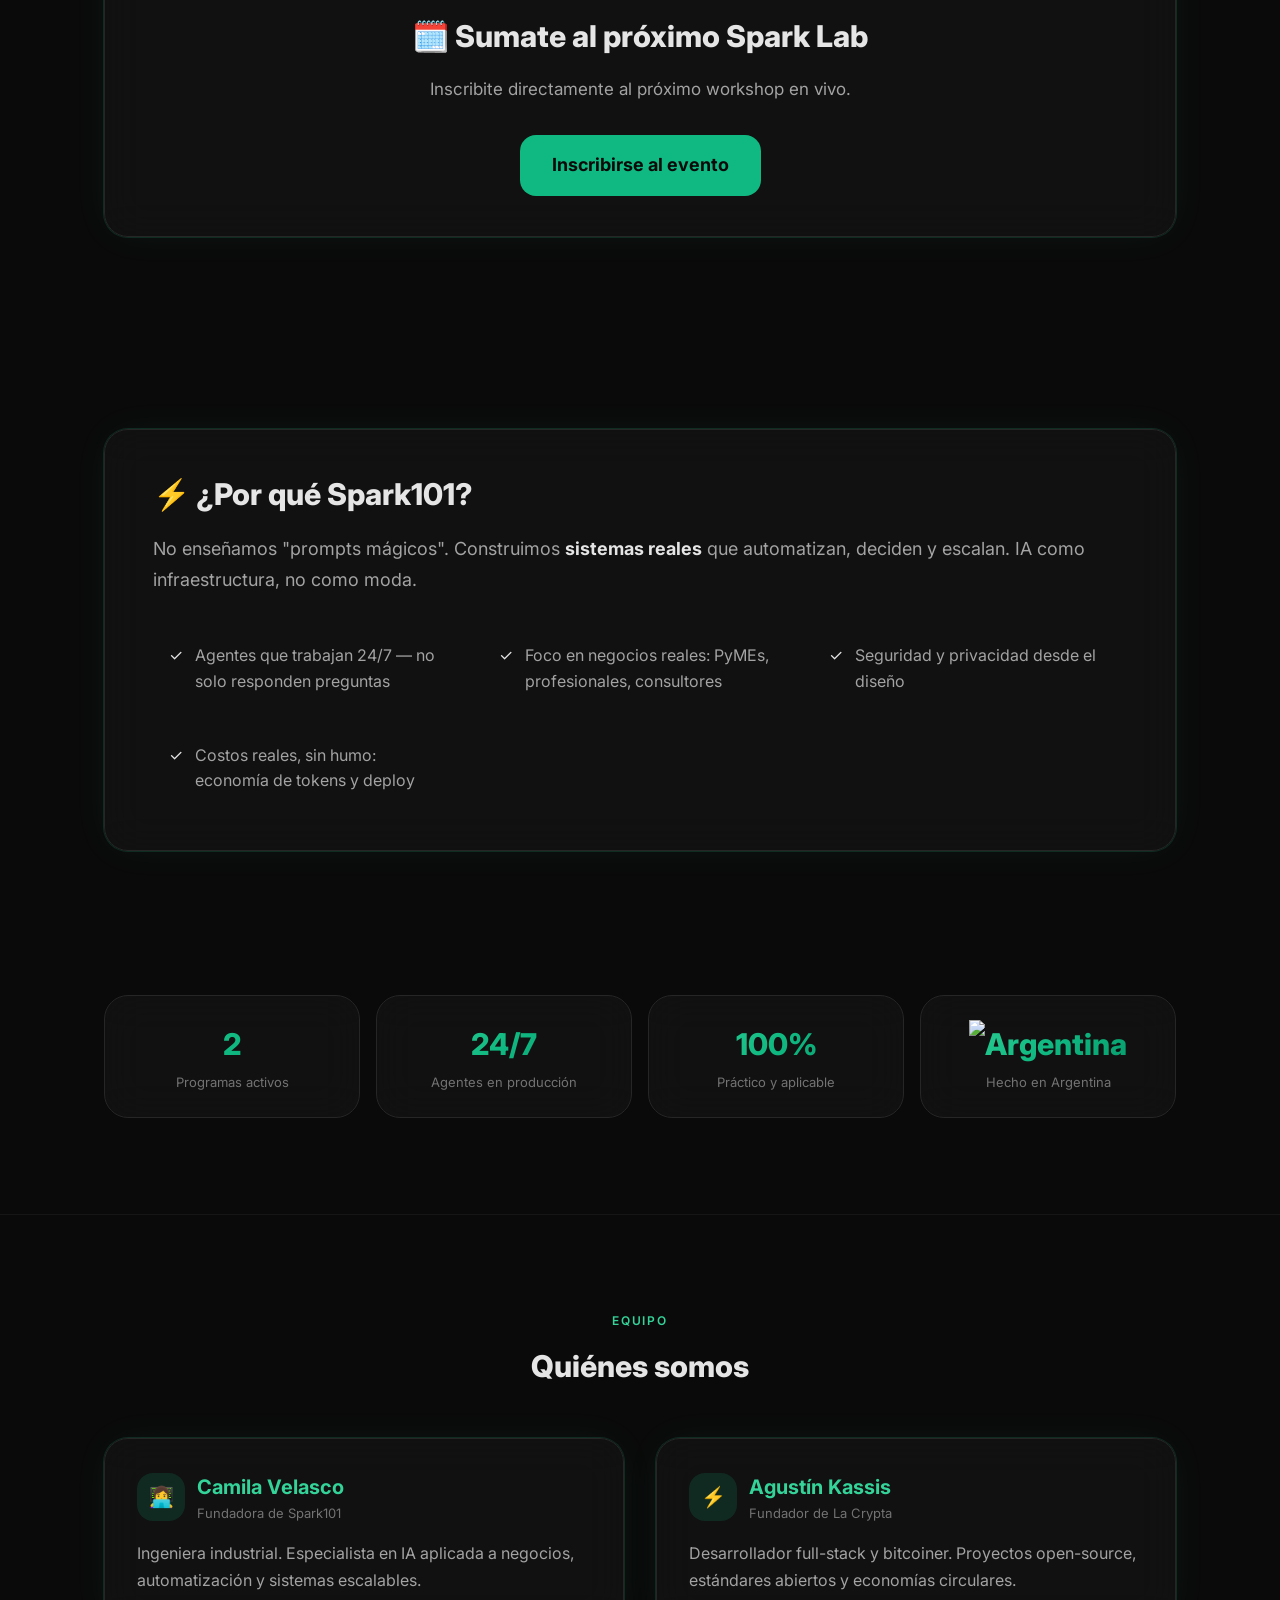
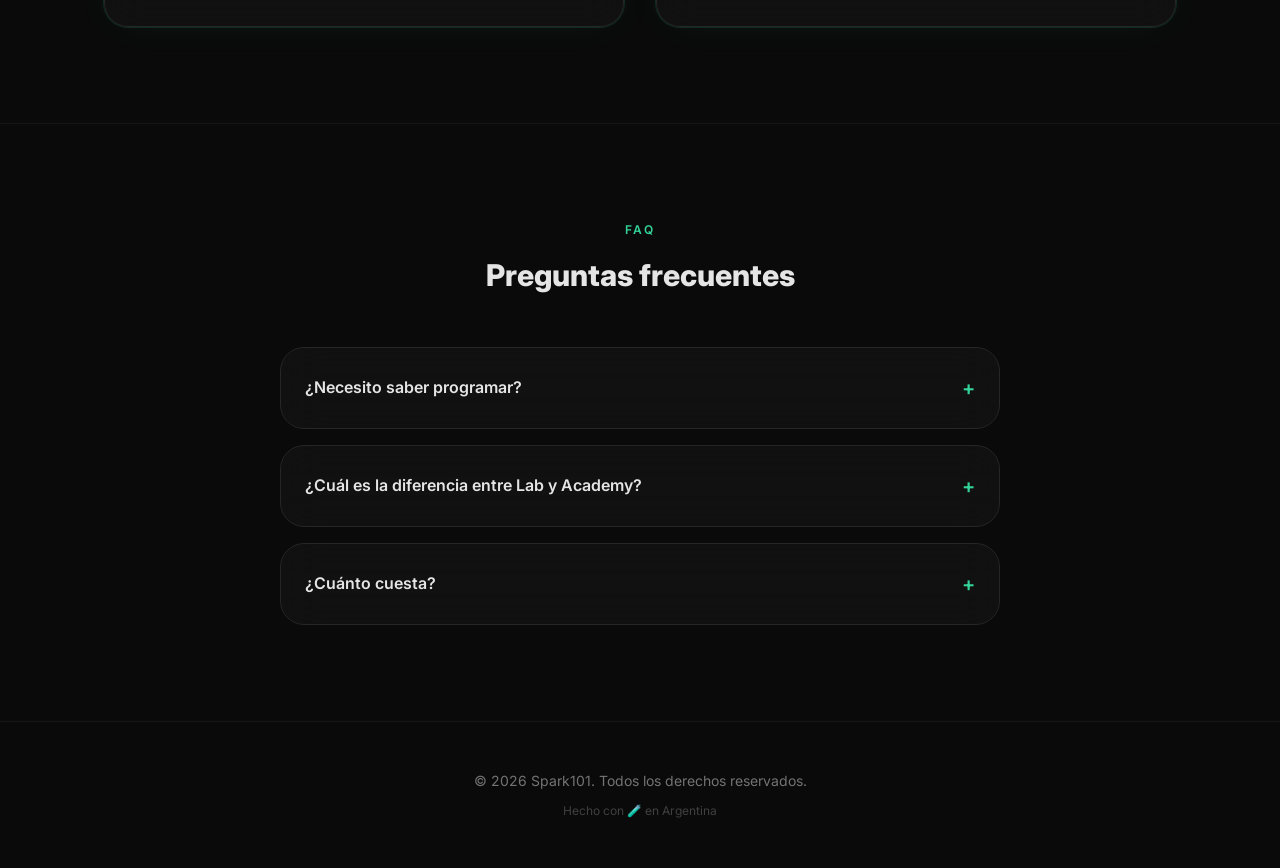
==== commit 724df0ce: "feat: add flow field particle animation — green/cyan energy lines flowing across the page" ====
--- a/wp-theme/preview.html
+++ b/wp-theme/preview.html
@@ -6,6 +6,7 @@
     <title>Spark101 — Preview del Theme</title>
     <link href="https://fonts.googleapis.com/css2?family=Inter:wght@400;500;600;700;800&display=swap" rel="stylesheet">
     <link rel="stylesheet" href="spark101/assets/css/main.css">
+    <script src="spark101/assets/js/flowfield.js" defer></script>
     <script src="spark101/assets/js/main.js" defer></script>
 </head>
 <body>
--- a/wp-theme/spark101/assets/css/main.css
+++ b/wp-theme/spark101/assets/css/main.css
@@ -37,7 +37,11 @@
 
 img { max-width: 100%; height: auto; }
 
-/* Layout */
+/* Flow field canvas sits behind everything */
+#flowfield { position: fixed; top: 0; left: 0; z-index: 0; }
+
+/* Layout — everything above the canvas */
+.spark-nav, main, header, section, footer, .whatsapp-float { position: relative; z-index: 1; }
 .spark-container { max-width: 1120px; margin: 0 auto; padding: 0 1.5rem; }
 .spark-container-narrow { max-width: 768px; margin: 0 auto; padding: 0 1.5rem; }
 
